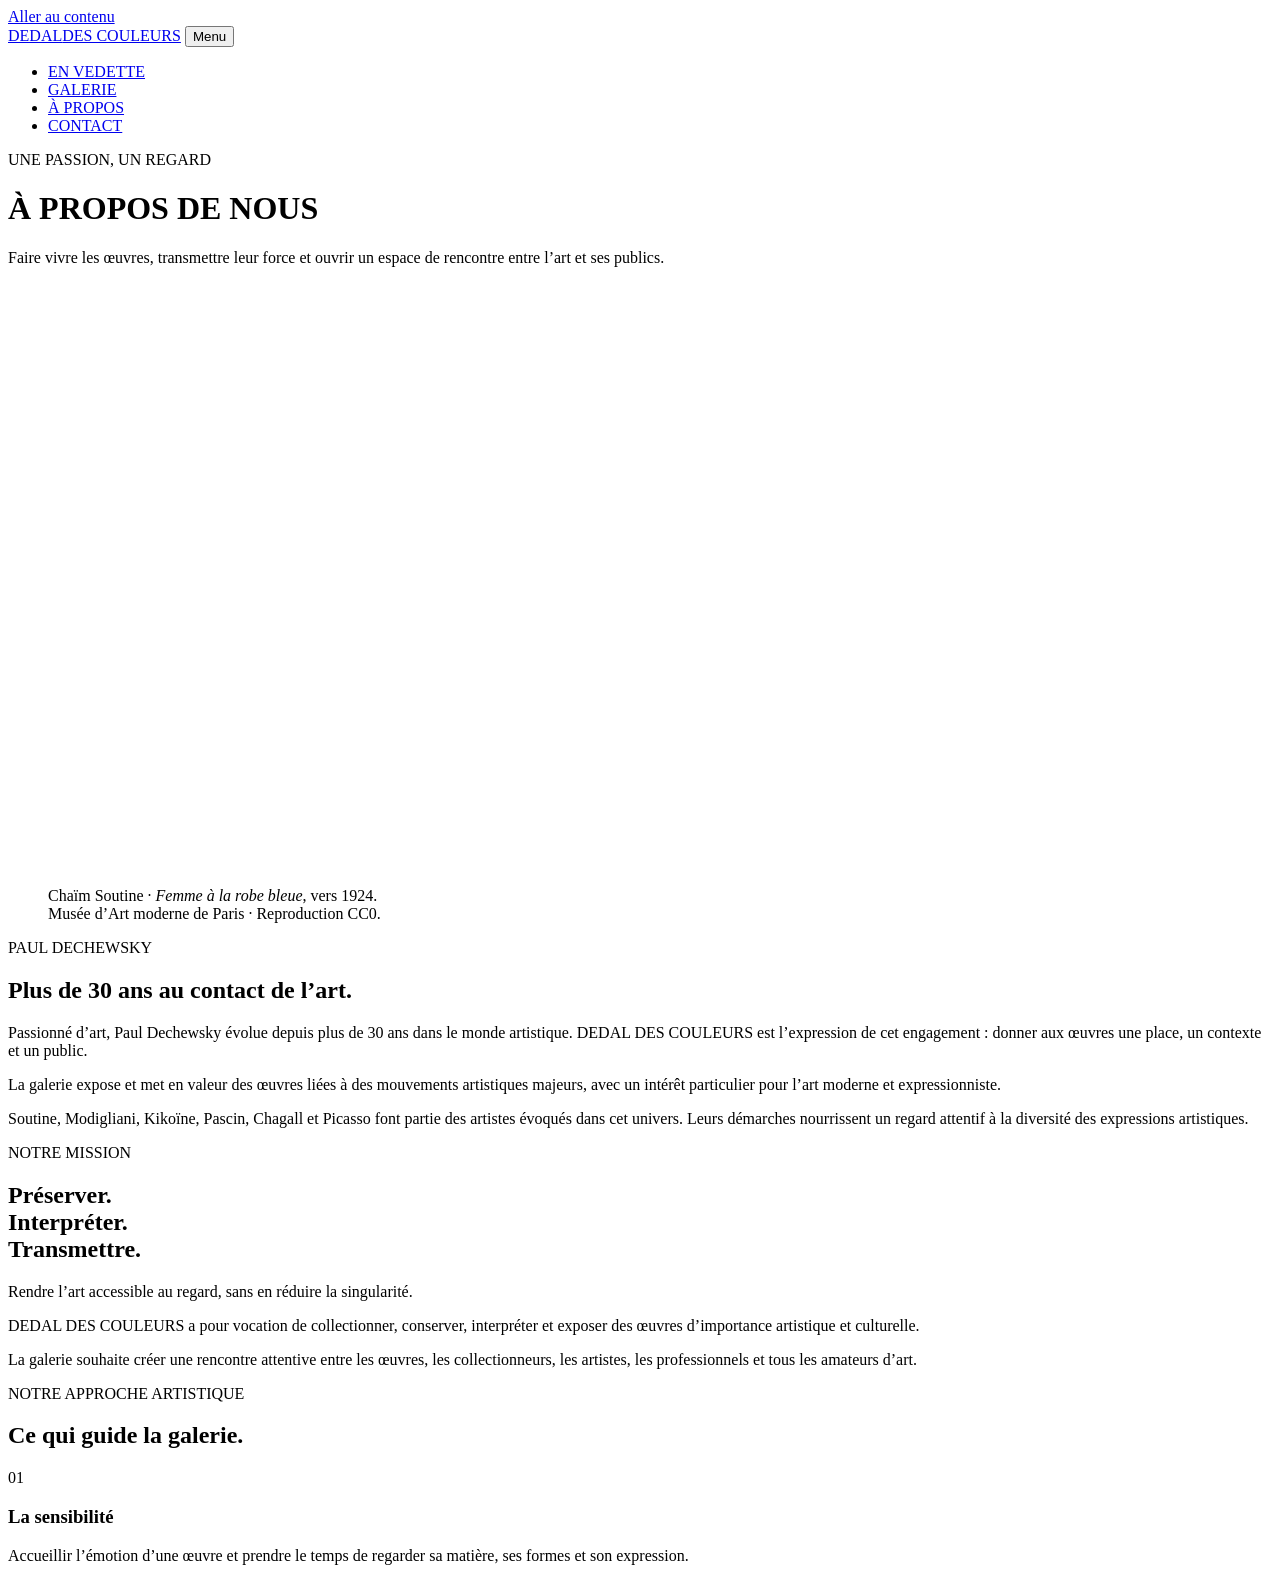
==== a-propos.html @ cc13fc75 "add main website pages" ====
<!doctype html>
<html lang="fr">
<head>
  <meta charset="utf-8">
  <meta name="viewport" content="width=device-width, initial-scale=1">
  <meta http-equiv="Content-Security-Policy" content="connect-src 'none'; object-src 'none'; base-uri 'self'; form-action 'none'">
  <title>À propos | DEDAL DES COULEURS</title>
  <meta name="description" content="Rencontrez Paul Dechewsky, passionné d’art depuis plus de 30 ans. Découvrez la mission, l’approche artistique et les valeurs de DEDAL DES COULEURS.">
  <meta name="theme-color" content="#0b0c0e">
  <meta property="og:type" content="website">
  <meta property="og:locale" content="fr_FR">
  <meta property="og:site_name" content="DEDAL DES COULEURS">
  <meta property="og:title" content="À propos | DEDAL DES COULEURS">
  <meta property="og:description" content="Rencontrez Paul Dechewsky, passionné d’art depuis plus de 30 ans. Découvrez la mission, l’approche artistique et les valeurs de DEDAL DES COULEURS.">
  <meta property="og:url" content="https://dedal-des-couleurs.earthy-plume-6174.chatgpt.site/a-propos.html">
  <link rel="icon" type="image/svg+xml" href="data:image/svg+xml,%3Csvg%20xmlns='http://www.w3.org/2000/svg'%20viewBox='0%200%2032%2032'%3E%3Crect%20width='32'%20height='32'%20fill='%230b0c0e'/%3E%3Cpath%20d='M9%206h7c14%200%2014%2020%200%2020H9V6zm5%204v12h2c8%200%208-12%200-12z'%20fill='%23809fff'/%3E%3C/svg%3E">
  <link rel="stylesheet" href="css/style.css">
  <script src="js/script.js" defer></script>
</head>
<body>
  <a class="skip-link" href="#contenu">Aller au contenu</a>
  <header class="site-header">
    <a class="brand" href="index.html" aria-label="DEDAL DES COULEURS, accueil">DEDAL<span>DES COULEURS</span></a>
    <button class="menu-toggle" type="button" aria-expanded="false" aria-controls="navigation-principale"><span class="menu-icon" aria-hidden="true"></span>Menu</button>
    <nav id="navigation-principale" aria-label="Navigation principale"><ul class="nav-list"><li><a href="index.html">EN VEDETTE</a></li><li><a href="galerie.html">GALERIE</a></li><li><a href="a-propos.html" aria-current="page">À PROPOS</a></li><li><a href="contact.html">CONTACT</a></li></ul></nav>
  </header>
  <main id="contenu" tabindex="-1">
    <header class="container page-heading"><p class="eyebrow">UNE PASSION, UN REGARD</p><h1>À PROPOS DE NOUS</h1><p class="lead">Faire vivre les œuvres, transmettre leur force et ouvrir un espace de rencontre entre l’art et ses publics.</p></header>
    <section class="container section gallery-section editorial" aria-labelledby="paul-title">
      <figure class="about-figure"><picture><source type="image/avif" srcset="images/soutine-femme-a-la-robe-bleue-320.avif 320w, images/soutine-femme-a-la-robe-bleue-449.avif 449w" sizes="(max-width: 520px) min(18.70833rem, calc(100vw - clamp(2.5rem, 9.6vw, 10rem) - 3rem)), (max-width: 760px) min(22.45rem, calc(100vw - clamp(2.5rem, 9.6vw, 10rem) - 3rem)), min(26.94rem, calc((min(100vw, 100rem) - clamp(2.5rem, 9.6vw, 10rem) - clamp(2rem, 7vw, 7rem)) / 2 - 3rem))"><img src="images/soutine-femme-a-la-robe-bleue.webp" alt="Femme assise en robe bleu sombre et foulard vert, les mains croisées sur les genoux, par Chaïm Soutine." width="449" height="600" decoding="async" srcset="images/soutine-femme-a-la-robe-bleue-320.webp 320w, images/soutine-femme-a-la-robe-bleue.webp 449w" sizes="(max-width: 520px) min(18.70833rem, calc(100vw - clamp(2.5rem, 9.6vw, 10rem) - 3rem)), (max-width: 760px) min(22.45rem, calc(100vw - clamp(2.5rem, 9.6vw, 10rem) - 3rem)), min(26.94rem, calc((min(100vw, 100rem) - clamp(2.5rem, 9.6vw, 10rem) - clamp(2rem, 7vw, 7rem)) / 2 - 3rem))"></picture><figcaption>Chaïm Soutine · <i>Femme à la robe bleue</i>, vers 1924.<br>Musée d’Art moderne de Paris · Reproduction CC0.</figcaption></figure>
      <div><p class="eyebrow">PAUL DECHEWSKY</p><h2 id="paul-title">Plus de 30 ans au contact de l’art.</h2><div class="body-copy"><p>Passionné d’art, Paul Dechewsky évolue depuis plus de 30 ans dans le monde artistique. DEDAL DES COULEURS est l’expression de cet engagement : donner aux œuvres une place, un contexte et un public.</p><p>La galerie expose et met en valeur des œuvres liées à des mouvements artistiques majeurs, avec un intérêt particulier pour l’art moderne et expressionniste.</p><p>Soutine, Modigliani, Kikoïne, Pascin, Chagall et Picasso font partie des artistes évoqués dans cet univers. Leurs démarches nourrissent un regard attentif à la diversité des expressions artistiques.</p></div></div>
    </section>
    <section class="container section editorial" aria-labelledby="mission-title"><div><p class="eyebrow">NOTRE MISSION</p><h2 id="mission-title" class="blue">Préserver.<br>Interpréter.<br>Transmettre.</h2></div><div class="body-copy"><p class="large-statement">Rendre l’art accessible au regard, sans en réduire la singularité.</p><p>DEDAL DES COULEURS a pour vocation de collectionner, conserver, interpréter et exposer des œuvres d’importance artistique et culturelle.</p><p>La galerie souhaite créer une rencontre attentive entre les œuvres, les collectionneurs, les artistes, les professionnels et tous les amateurs d’art.</p></div></section>
    <section class="container section" aria-labelledby="values-title"><p class="eyebrow">NOTRE APPROCHE ARTISTIQUE</p><h2 id="values-title">Ce qui guide la galerie.</h2><div class="values-grid"><article class="value"><span class="value-number" aria-hidden="true">01</span><h3>La sensibilité</h3><p>Accueillir l’émotion d’une œuvre et prendre le temps de regarder sa matière, ses formes et son expression.</p></article><article class="value"><span class="value-number" aria-hidden="true">02</span><h3>La transmission</h3><p>Mettre les œuvres en perspective pour en partager la portée artistique et culturelle.</p></article><article class="value"><span class="value-number" aria-hidden="true">03</span><h3>Le dialogue</h3><p>Favoriser les échanges entre les artistes, les collectionneurs et les visiteurs, autour d’une passion commune.</p></article></div></section>
    <section class="section invitation" aria-labelledby="about-visit"><div class="container invitation-inner"><div><h2 id="about-visit">La rencontre continue à Paris.</h2><p>Retrouvez les coordonnées et les horaires de la galerie pour préparer votre visite.</p></div><a class="button" href="contact.html">PRÉPARER MA VISITE</a></div></section>
  </main>
  <footer class="site-footer">
    <div class="container">
      <div class="footer-top">
        <a class="footer-brand" href="index.html">DEDAL<span>DES COULEURS</span></a>
        <address class="footer-contact">10 Rue de la République<br>75000 Paris<br><a href="mailto:dedal@gmail.com">dedal@gmail.com</a><br><a href="tel:+33163458556">01.63.45.85.56</a></address>
        <nav class="footer-nav" aria-label="Navigation de pied de page"><ul><li><a href="index.html">EN VEDETTE</a></li><li><a href="galerie.html">GALERIE</a></li><li><a href="a-propos.html">À PROPOS</a></li><li><a href="contact.html">CONTACT</a></li></ul></nav>
      </div>
      <div class="footer-bottom"><p>© 2026 DEDAL DES COULEURS · Projet universitaire</p><div class="footer-legal"><a href="contact.html#mentions-legales">Mentions légales</a><a href="contact.html#confidentialite">Confidentialité</a></div></div>
    </div>
  </footer>
</body>
</html>
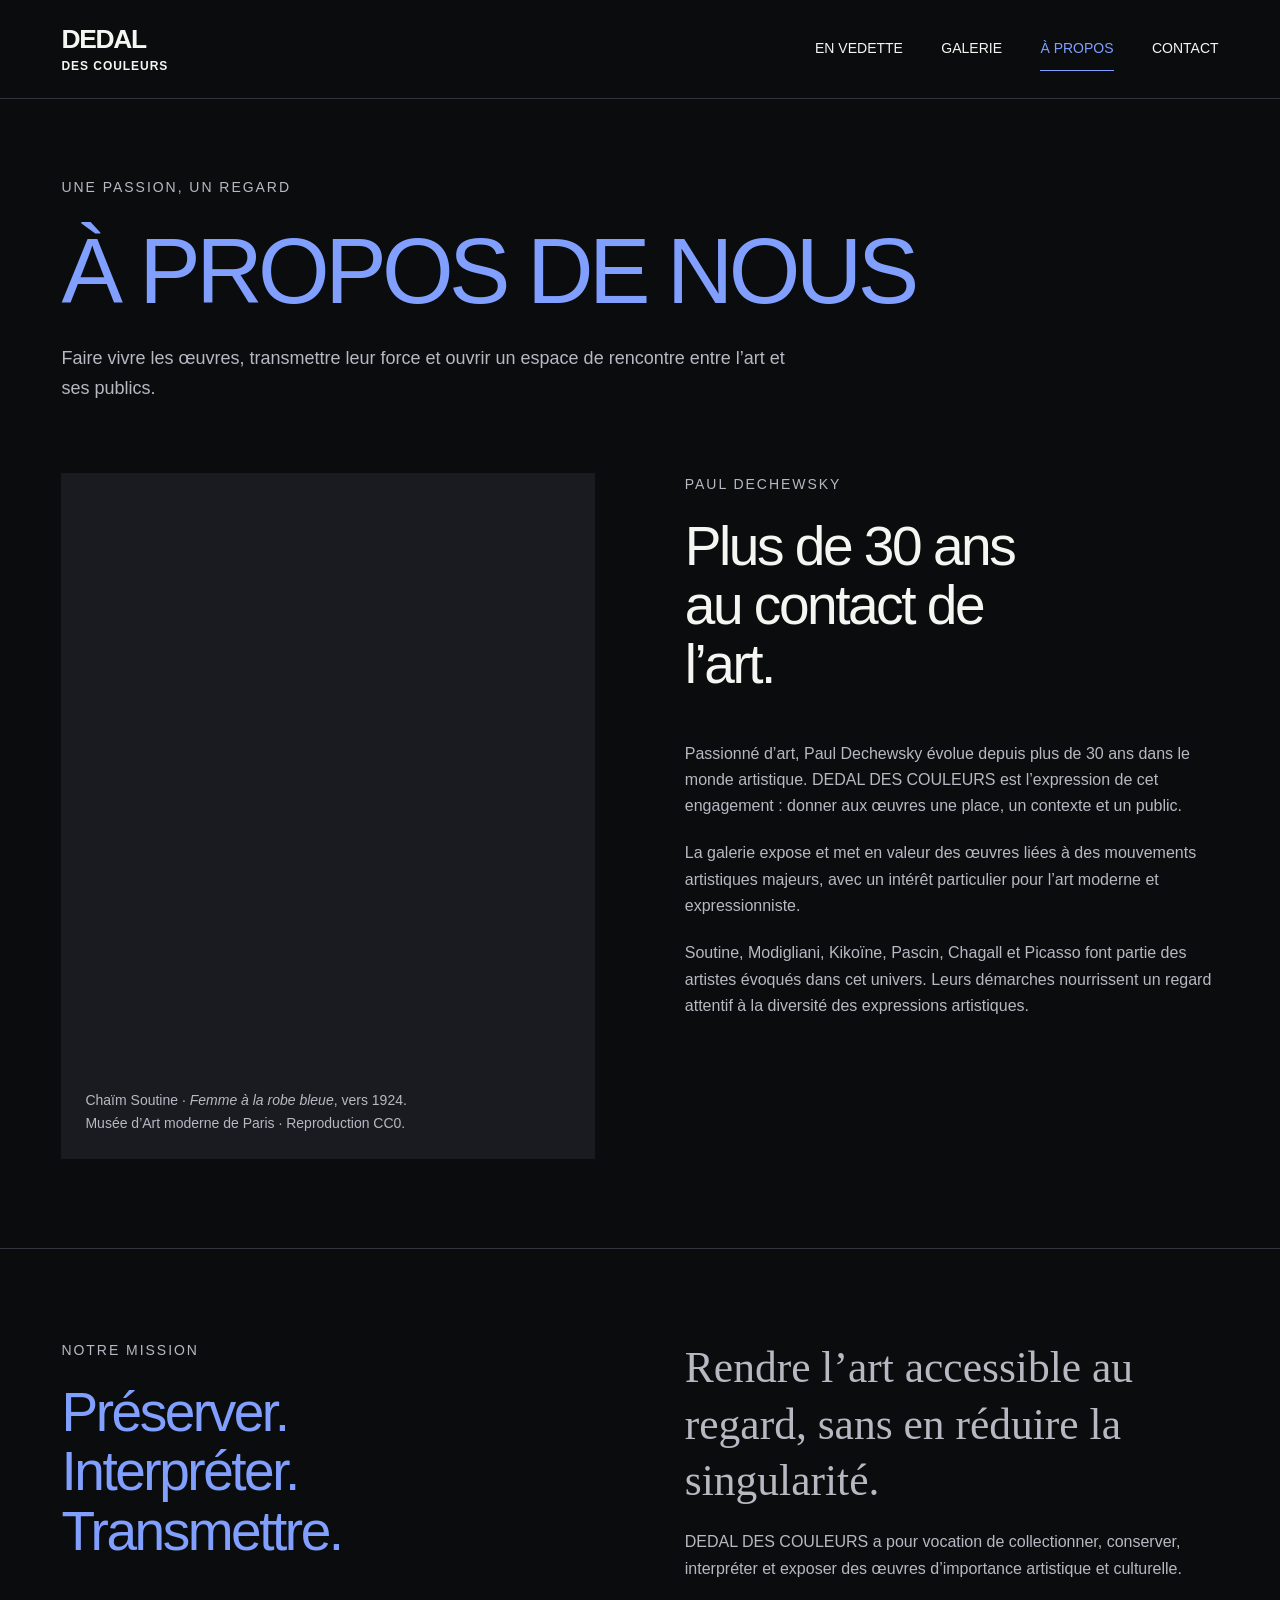
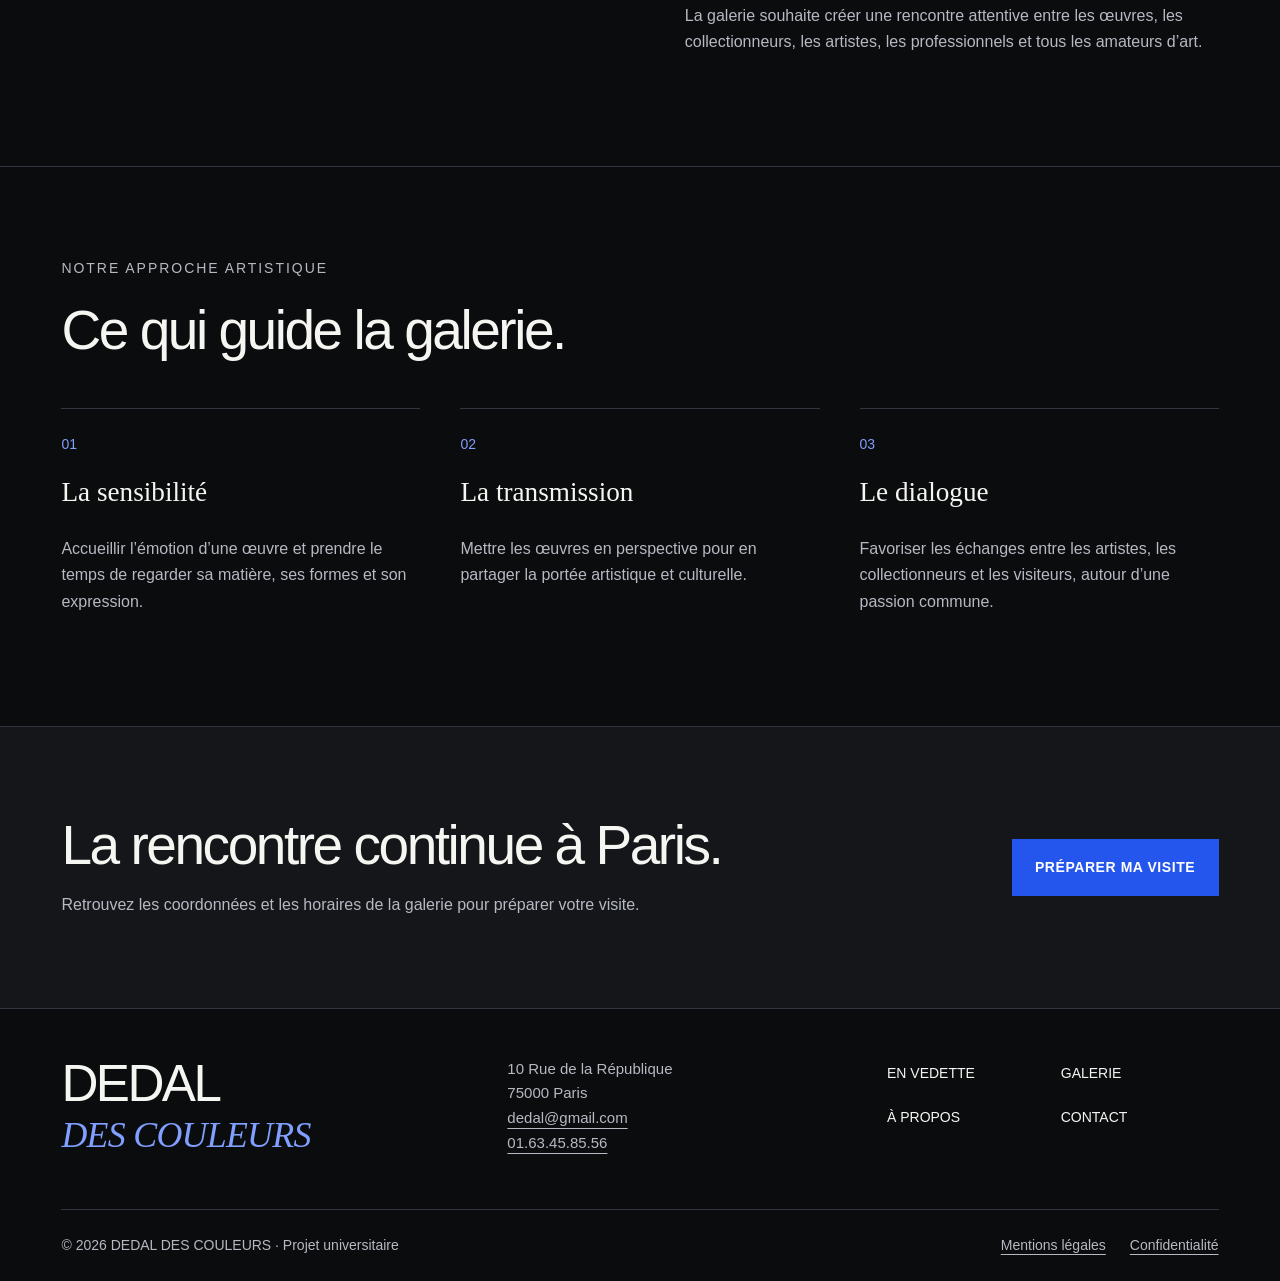
==== commit ea327ddd: "Update a-propos.html" ====
--- a/a-propos.html
+++ b/a-propos.html
@@ -12,7 +12,7 @@
   <meta property="og:site_name" content="DEDAL DES COULEURS">
   <meta property="og:title" content="À propos | DEDAL DES COULEURS">
   <meta property="og:description" content="Rencontrez Paul Dechewsky, passionné d’art depuis plus de 30 ans. Découvrez la mission, l’approche artistique et les valeurs de DEDAL DES COULEURS.">
-  <meta property="og:url" content="https://dedal-des-couleurs.earthy-plume-6174.chatgpt.site/a-propos.html">
+  <meta property="og:url" content="https://cdibetris-cpu.github.io/dedal-des-couleurs/a-propos.html">
   <link rel="icon" type="image/svg+xml" href="data:image/svg+xml,%3Csvg%20xmlns='http://www.w3.org/2000/svg'%20viewBox='0%200%2032%2032'%3E%3Crect%20width='32'%20height='32'%20fill='%230b0c0e'/%3E%3Cpath%20d='M9%206h7c14%200%2014%2020%200%2020H9V6zm5%204v12h2c8%200%208-12%200-12z'%20fill='%23809fff'/%3E%3C/svg%3E">
   <link rel="stylesheet" href="css/style.css">
   <script src="js/script.js" defer></script>
--- a/css/style.css
+++ b/css/style.css
@@ -0,0 +1,195 @@
+﻿/* Le bleu clair sert au texte ; le bleu soutenu aux boutons. */
+:root {
+  color-scheme: dark;
+  --bg: #0b0c0e;
+  --surface: #14161a;
+  --text: #f5f5f1;
+  --muted: #b6b9c2;
+  --blue: #809fff;
+  --button: #2456ed;
+  --line: #32353e;
+  --gutter: clamp(1.25rem, 4.8vw, 5rem);
+}
+* { box-sizing: border-box; }
+html { scroll-behavior: smooth; }
+body { margin: 0; background: var(--bg); color: var(--text); font: 1rem/1.65 Arial, Helvetica, sans-serif; }
+img { display: block; max-width: 100%; height: auto; }
+button, input { font: inherit; }
+button { cursor: pointer; }
+a { color: inherit; text-decoration-thickness: 1px; text-underline-offset: .3em; }
+a:hover { color: var(--blue); }
+:focus-visible { outline: 3px solid var(--blue); outline-offset: 5px; }
+[hidden] { display: none !important; }
+p { margin: 0 0 1.3rem; }
+h1, h2, h3 { margin-top: 0; }
+h2 { font-size: clamp(2rem, 4.3vw, 4.5rem); font-weight: 500; line-height: 1.08; letter-spacing: -.045em; }
+h3 { font-size: 1.25rem; font-weight: 500; line-height: 1.35; }
+.container { width: min(100%, 1600px); margin-inline: auto; padding-inline: var(--gutter); }
+.section { padding-block: clamp(3.5rem, 7vw, 7rem); }
+.section + .section { border-top: 1px solid var(--line); }
+.skip-link { position: absolute; z-index: 20; top: 1rem; left: 1rem; background: white; color: black; padding: .75rem 1rem; transform: translateY(-180%); }
+.skip-link:focus { transform: translateY(0); }
+.site-header { display: flex; align-items: center; justify-content: space-between; gap: 2rem; padding: 1.6rem var(--gutter); border-bottom: 1px solid var(--line); }
+.brand { font-weight: 700; font-size: 1.65rem; line-height: 1.05; letter-spacing: -.05em; text-decoration: none; flex-shrink: 0; }
+.brand span { display: block; font-size: .75rem; letter-spacing: .08em; margin-top: .4rem; }
+.nav-list { display: flex; list-style: none; gap: clamp(1rem, 3vw, 3rem); padding: 0; margin: 0; }
+.nav-list a { display: inline-block; font-size: .875rem; text-decoration: none; padding-block: .6rem; border-bottom: 1px solid transparent; }
+.nav-list a:hover, .nav-list a[aria-current] { color: var(--blue); border-color: var(--blue); }
+.menu-toggle { display: none; align-items: center; gap: .75rem; padding: .65rem .85rem; min-height: 44px; background: transparent; color: var(--text); border: 1px solid var(--line); }
+.menu-icon { width: 18px; height: 12px; border-top: 1px solid currentColor; border-bottom: 1px solid currentColor; position: relative; }
+.menu-icon::after { content: ''; position: absolute; width: 100%; height: 1px; top: 5px; left: 0; background: currentColor; }
+.eyebrow { font-size: .875rem; letter-spacing: .14em; color: var(--muted); text-transform: uppercase; }
+.blue { color: var(--blue); }
+.hero { padding-block: clamp(3rem, 6vw, 6rem); display: grid; grid-template-columns: 1.1fr 1fr; gap: clamp(2rem, 5vw, 5rem); align-items: center; }
+.hero h1 { font-size: clamp(5rem, 10vw, 10rem); letter-spacing: -.07em; line-height: .95; margin: 2rem 0; font-weight: 500; }
+.hero h1 span { display: block; color: var(--blue); font: italic clamp(2.4rem, 4.6vw, 4.7rem)/1.2 Georgia, 'Times New Roman', serif; letter-spacing: -.045em; }
+.hero-description { color: var(--muted); max-width: 34rem; font-size: 1.125rem; margin-block: 2rem; }
+.button { display: inline-flex; align-items: center; justify-content: center; background: var(--button); color: white; padding: 1rem 1.4rem; border: 1px solid var(--button); font-size: .875rem; font-weight: 700; letter-spacing: .04em; text-decoration: none; min-height: 48px; text-align: center; transition: background .2s, border-color .2s; }
+.button:hover { background: #1944c4; border-color: #1944c4; color: white; }
+.button:disabled { cursor: default; background: #454954; border-color: #454954; }
+.button-outline { background: transparent; border-color: var(--line); }
+.button-outline:hover { background: var(--surface); border-color: var(--blue); }
+.hero-art { margin: 0; position: relative; padding: 1.25rem; background: #191b20; border: 1px solid var(--line); border-top: 3px solid var(--button); }
+.hero-art img { width: 100%; height: clamp(22rem, 38vw, 38rem); object-fit: contain; background: #111214; }
+.hero-art figcaption { display: flex; justify-content: space-between; gap: 1rem; font-size: .875rem; color: var(--muted); padding-top: .9rem; }
+.hero-art figcaption span:last-child { color: var(--blue); }
+.intro-strip { border-block: 1px solid var(--line); padding-block: 1.2rem; display: flex; gap: 1rem 2rem; justify-content: space-between; flex-wrap: wrap; color: var(--muted); font-size: .875rem; letter-spacing: .04em; }
+.section-heading { display: flex; justify-content: space-between; align-items: flex-end; gap: 1.5rem; margin-bottom: 2.5rem; }
+.section-heading h2 { margin-bottom: 0; }
+.section-heading a { white-space: nowrap; font-size: .875rem; padding-block: .5rem; }
+.art-grid { display: grid; grid-template-columns: repeat(3, minmax(0, 1fr)); gap: 3.5rem 2rem; }
+.art-card { min-width: 0; }
+.art-link { display: block; text-decoration: none; }
+.art-card figure { margin: 0; }
+.art-image { overflow: hidden; background: #1b1d22; padding: 1.3rem; }
+.art-image img { width: 100%; height: 26rem; object-fit: contain; transition: transform .55s ease; }
+.art-link:hover img, .art-link:focus-visible img { transform: scale(1.025); }
+.art-card figcaption { padding-top: 1.25rem; }
+.art-card h2, .art-card h3 { margin: .3rem 0; font: 1.55rem/1.2 Georgia, 'Times New Roman', serif; letter-spacing: 0; }
+.museum-credit { font-size: .875rem; color: var(--muted); margin: .6rem 0 0; }
+.art-title { font-size: .9375rem; color: var(--muted); margin-bottom: .5rem; }
+.art-meta { display: flex; gap: 1rem; justify-content: space-between; border-top: 1px solid var(--line); padding-top: .6rem; margin-top: .75rem; color: var(--muted); font-size: .875rem; }
+.art-meta span:last-child { color: var(--blue); }
+.collection-note { color: var(--muted); font-size: .875rem; max-width: 56rem; margin-top: 2rem; }
+.editorial { display: grid; grid-template-columns: 1fr 1fr; gap: clamp(2rem, 7vw, 7rem); align-items: start; }
+.editorial > * { min-width: 0; }
+.editorial h2 { max-width: 13ch; }
+.body-copy { max-width: 40rem; color: var(--muted); }
+.body-copy strong { color: var(--text); font-weight: 400; }
+.text-link { display: inline-block; padding-block: .5rem; }
+.invitation { background: var(--surface); }
+.invitation-inner { display: flex; align-items: center; justify-content: space-between; gap: 2rem; }
+.invitation h2 { margin-bottom: 1rem; }
+.invitation p { color: var(--muted); max-width: 45rem; margin-bottom: 0; }
+.invitation .button { flex-shrink: 0; }
+.page-heading { padding-block: clamp(3.5rem, 6vw, 6rem) 3rem; }
+.page-heading h1 { font-size: clamp(2.4rem, 7.2vw, 7rem); font-weight: 500; letter-spacing: -.05em; line-height: 1.06; color: var(--blue); margin: 1.5rem 0; }
+.page-heading .lead { color: var(--muted); font-size: 1.125rem; max-width: 47rem; }
+.gallery-section { padding-top: 0; }
+.filter-bar { display: flex; justify-content: space-between; align-items: center; gap: 1rem; flex-wrap: wrap; border-block: 1px solid var(--line); padding-block: 1.1rem; margin-bottom: 2.5rem; }
+.filter-buttons { display: flex; gap: .5rem; flex-wrap: wrap; }
+.filter-buttons button { background: transparent; color: var(--muted); border: 1px solid var(--line); padding: .6rem 1rem; min-height: 44px; font-size: .875rem; }
+.filter-buttons button[aria-pressed="true"], .filter-buttons button:hover { background: var(--button); color: white; border-color: var(--button); }
+.filter-count { color: var(--muted); font-size: .875rem; margin: 0; }
+.artists-list { display: flex; gap: .6rem 1.4rem; flex-wrap: wrap; list-style: none; padding: 0; margin: 1.5rem 0 0; font: 1.3rem/1.6 Georgia, serif; }
+.about-figure { margin: 0; background: #191b20; padding: 1.5rem; }
+.about-figure img { width: 100%; height: 36rem; object-fit: contain; }
+.about-figure figcaption { font-size: .875rem; color: var(--muted); margin-top: 1rem; }
+.large-statement { font: clamp(1.8rem, 3.4vw, 3.5rem)/1.3 Georgia, serif; max-width: 25ch; }
+.values-grid { display: grid; grid-template-columns: repeat(3, minmax(0, 1fr)); gap: 2.5rem; margin-top: 3rem; }
+.value { border-top: 1px solid var(--line); padding-top: 1.5rem; }
+.value-number { display: block; color: var(--blue); font-size: .875rem; margin-bottom: 1.25rem; }
+.value h3 { font: 1.7rem/1.2 Georgia, serif; }
+.value p { color: var(--muted); }
+.contact-layout { display: grid; grid-template-columns: 1fr 1fr; gap: clamp(2rem, 8vw, 8rem); align-items: start; }
+.contact-layout > * { min-width: 0; }
+.contact-details { display: grid; grid-template-columns: 1fr 1fr; gap: 2rem; margin-bottom: 2.5rem; }
+.contact-details h2, .hours h2 { font: 1.5rem/1.2 Georgia, serif; letter-spacing: 0; margin-bottom: 1rem; }
+address { font-style: normal; color: var(--muted); }
+.contact-details p { color: var(--muted); }
+.contact-details a, .footer-contact a { overflow-wrap: anywhere; }
+.hours { border-top: 1px solid var(--line); padding-top: 2rem; }
+.hours dl { margin: 0; max-width: 28rem; }
+.hours dl div { display: flex; justify-content: space-between; gap: 1rem; padding: .75rem 0; border-bottom: 1px solid var(--line); }
+.hours dd { margin: 0; color: var(--muted); }
+.social-label { color: var(--blue); display: block; margin-top: 2rem; }
+.registration { background: var(--surface); padding: clamp(1.4rem, 3vw, 3rem); scroll-margin-top: 2rem; }
+.registration h2 { font-size: clamp(1.8rem, 3vw, 2.9rem); }
+.registration > p { color: var(--muted); }
+.form-row { display: grid; grid-template-columns: 1fr 1fr; gap: 1.1rem; }
+.field { margin-bottom: 1.25rem; min-width: 0; }
+.field label { display: block; margin-bottom: .45rem; font-size: .9375rem; }
+.field input { width: 100%; min-height: 48px; border: 1px solid #666c7a; background: var(--bg); color: var(--text); border-radius: 0; padding: .8rem .85rem; }
+.field input[aria-invalid="true"] { border-color: #ffaaaa; }
+.field-error { color: #ffb7b7; margin: .4rem 0 0; font-size: .875rem; }
+.form-hint { font-size: .875rem; color: var(--muted); }
+.form-status { margin: 1.2rem 0 0; padding: 0; font-size: .9375rem; }
+.form-status:empty { margin: 0; }
+.form-status:not(:empty) { padding: 1rem; border-left: 3px solid var(--blue); background: var(--bg); }
+.legal-section { max-width: 65rem; }
+.legal-section h2 { font-size: 2rem; }
+.legal-section h3 { margin-top: 2rem; }
+.legal-section p { color: var(--muted); }
+.legal-section details { border-block: 1px solid var(--line); padding-block: 1.2rem; }
+.legal-section details + details { border-top: 0; }
+.legal-section summary { cursor: pointer; font-size: 1.1rem; min-height: 44px; padding-block: .6rem; }
+.legal-section details > div { padding-top: 1.5rem; }
+details, [id] { scroll-margin-top: 2rem; }
+.site-footer { border-top: 1px solid var(--line); padding-block: 3rem 1.5rem; }
+.footer-top { display: grid; grid-template-columns: 1.2fr 1fr 1fr; gap: 3rem; margin-bottom: 3rem; }
+.footer-brand { font-size: clamp(2rem, 4vw, 4rem); font-weight: 500; letter-spacing: -.05em; line-height: 1.05; text-decoration: none; display: inline-block; }
+.footer-brand span { display: block; color: var(--blue); font: italic .7em/1.4 Georgia, serif; letter-spacing: -.02em; }
+.footer-contact { font-size: .9375rem; color: var(--muted); }
+.footer-nav ul { list-style: none; margin: 0; padding: 0; display: grid; grid-template-columns: 1fr 1fr; gap: .6rem 1rem; }
+.footer-nav a { display: inline-block; padding-block: .35rem; font-size: .875rem; text-decoration: none; }
+.footer-bottom { border-top: 1px solid var(--line); padding-top: 1.5rem; display: flex; flex-wrap: wrap; justify-content: space-between; gap: .8rem 2rem; font-size: .875rem; color: var(--muted); }
+.footer-bottom p { margin: 0; }
+.footer-legal { display: flex; flex-wrap: wrap; gap: 1rem 1.5rem; }
+/* Une animation CSS discrète, limitée à l'ouverture de la page. */
+.hero-copy { animation: reveal .7s ease-out both; }
+@keyframes reveal { from { opacity: 0; transform: translateY(12px); } to { opacity: 1; transform: translateY(0); } }
+@media (min-width: 1600px) { .site-header { padding-inline: max(var(--gutter), calc((100vw - 1440px) / 2)); } }
+@media (max-width: 1050px) {
+  .art-grid { grid-template-columns: repeat(2, minmax(0, 1fr)); }
+  .hero { gap: 2rem; }
+  .hero h1 span { font-size: clamp(2rem, 4.5vw, 4.7rem); }
+  .contact-layout { gap: 2rem; }
+  .contact-details { grid-template-columns: 1fr; gap: 1rem; }
+  .footer-top { gap: 2rem; }
+}
+@media (max-width: 760px) {
+  .site-header { flex-wrap: wrap; gap: 1rem; }
+  .site-header nav { width: 100%; }
+  .nav-list { flex-wrap: wrap; gap: .5rem 1.8rem; }
+  .js .menu-toggle { display: inline-flex; }
+  .js .site-header nav { display: none; }
+  .js .site-header nav.is-open { display: block; }
+  .js .nav-list { display: block; border-top: 1px solid var(--line); padding-top: .8rem; }
+  .js .nav-list a { display: block; padding: .85rem .4rem; }
+  .hero, .editorial, .contact-layout { grid-template-columns: 1fr; }
+  .hero h1 { font-size: clamp(5rem, 19vw, 9rem); }
+  .hero h1 span { font-size: clamp(2.3rem, 8.5vw, 4.7rem); }
+  .hero-art img { height: 30rem; }
+  .section-heading { align-items: start; flex-direction: column; }
+  .invitation-inner { flex-direction: column; align-items: start; }
+  .values-grid { grid-template-columns: 1fr; gap: 1rem; }
+  .contact-details { grid-template-columns: 1fr 1fr; }
+  .footer-top { grid-template-columns: 1fr 1fr; }
+  .footer-top > :first-child { grid-column: 1 / -1; }
+  .about-figure img { height: 30rem; }
+}
+@media (max-width: 520px) {
+  .art-grid { grid-template-columns: minmax(0, 1fr); }
+  .art-image img { height: 25rem; }
+  .hero-art img { height: 24rem; }
+  .hero-description br { display: none; }
+  .hero-art figcaption { flex-direction: column; gap: .2rem; }
+  .page-heading h1 { font-size: clamp(2.1rem, 9vw, 3.5rem); }
+  .contact-details, .form-row, .footer-top { grid-template-columns: 1fr; }
+  .hours dl div { flex-wrap: wrap; }
+  .about-figure img { height: 25rem; }
+}
+@media (prefers-reduced-motion: reduce) {
+  html { scroll-behavior: auto; }
+  *, *::before, *::after { animation: none !important; transition: none !important; }
+}
